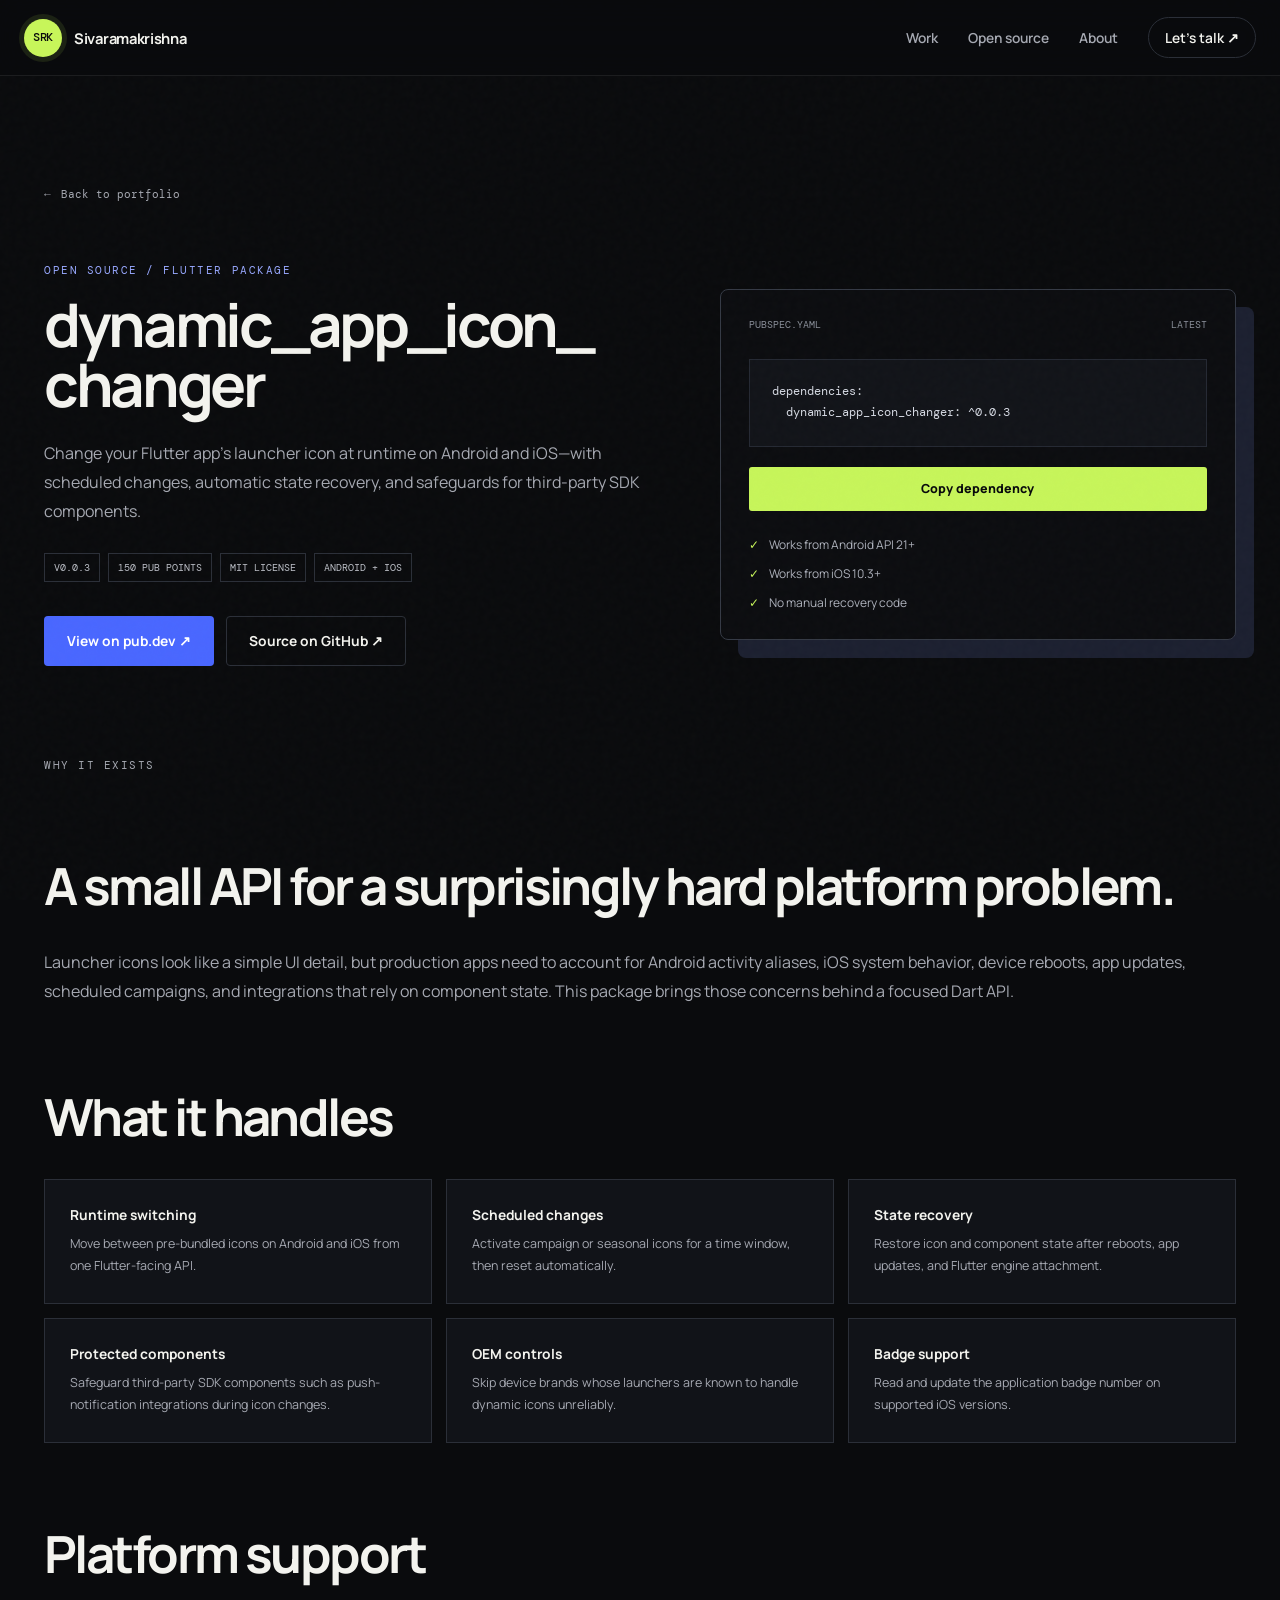
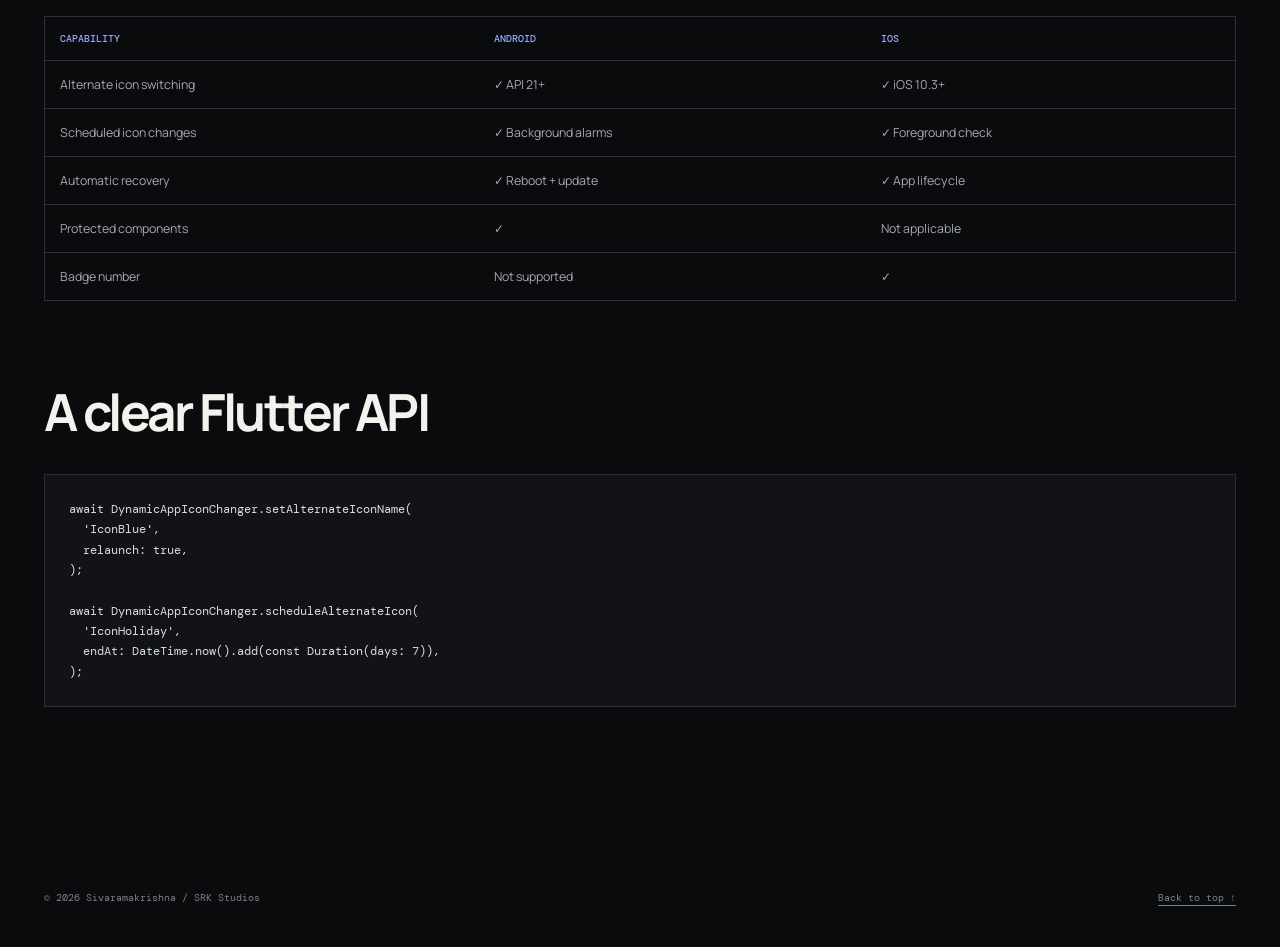
==== packages/index.html @ 1c83c7e8 "feat: redesign site as personal developer portfolio" ====
<!doctype html>
<html lang="en">
<head>
  <meta charset="utf-8">
  <meta name="viewport" content="width=device-width, initial-scale=1">
  <meta name="description" content="dynamic_app_icon_changer — a Flutter package for changing launcher icons at runtime on Android and iOS.">
  <meta property="og:title" content="dynamic_app_icon_changer — SRK Studios">
  <meta property="og:description" content="Runtime app-icon switching, scheduling, and state recovery for Flutter.">
  <meta property="og:type" content="website">
  <title>dynamic_app_icon_changer — SRK Studios</title>
  <link rel="icon" type="image/png" href="/logo.png">
  <link rel="preconnect" href="https://fonts.googleapis.com">
  <link rel="preconnect" href="https://fonts.gstatic.com" crossorigin>
  <link href="https://fonts.googleapis.com/css2?family=DM+Mono:wght@400;500&family=Manrope:wght@400;500;600;700;800&display=swap" rel="stylesheet">
  <link rel="stylesheet" href="/styles.css">
</head>
<body>
  <a class="skip-link" href="#main">Skip to content</a>
  <header class="site-header">
    <a class="brand" href="/"><span class="brand-mark">SRK</span><span>Sivaramakrishna</span></a>
    <nav aria-label="Primary navigation"><a href="/#work">Work</a><a href="/#open-source">Open source</a><a href="/#about">About</a><a class="nav-cta" href="mailto:kornisivaramkrishna@gmail.com">Let’s talk ↗</a></nav>
  </header>

  <main class="package-main" id="main">
    <section class="package-hero">
      <a class="package-breadcrumb" href="/">← <span>Back to portfolio</span></a>
      <div class="package-hero-grid">
        <div class="reveal visible">
          <p class="eyebrow">Open source / Flutter package</p>
          <h1>dynamic_<wbr>app_<wbr>icon_<wbr>changer</h1>
          <p class="package-summary">Change your Flutter app’s launcher icon at runtime on Android and iOS—with scheduled changes, automatic state recovery, and safeguards for third-party SDK components.</p>
          <div class="package-badges"><span>v0.0.3</span><span>150 pub points</span><span>MIT license</span><span>Android + iOS</span></div>
          <div class="package-actions"><a class="button button-primary" href="https://pub.dev/packages/dynamic_app_icon_changer" target="_blank" rel="noopener">View on pub.dev ↗</a><a class="button button-ghost" href="https://github.com/srkstudios/dynamic_app_icon_changer" target="_blank" rel="noopener">Source on GitHub ↗</a></div>
        </div>
        <div class="install-card reveal visible">
          <div class="install-head"><span>pubspec.yaml</span><span>latest</span></div>
          <pre><code>dependencies:
  dynamic_app_icon_changer: ^0.0.3</code></pre>
          <button class="copy-btn" type="button" data-copy="dynamic_app_icon_changer: ^0.0.3">Copy dependency</button>
          <div class="feature-list"><span><i>✓</i> Works from Android API 21+</span><span><i>✓</i> Works from iOS 10.3+</span><span><i>✓</i> No manual recovery code</span></div>
        </div>
      </div>
    </section>

    <section class="package-content">
      <div class="reveal">
        <p class="eyebrow">Why it exists</p>
        <h2>A small API for a surprisingly hard platform problem.</h2>
        <p>Launcher icons look like a simple UI detail, but production apps need to account for Android activity aliases, iOS system behavior, device reboots, app updates, scheduled campaigns, and integrations that rely on component state. This package brings those concerns behind a focused Dart API.</p>
      </div>

      <h2 class="reveal">What it handles</h2>
      <div class="feature-grid reveal">
        <article class="feature-card"><b>Runtime switching</b><p>Move between pre-bundled icons on Android and iOS from one Flutter-facing API.</p></article>
        <article class="feature-card"><b>Scheduled changes</b><p>Activate campaign or seasonal icons for a time window, then reset automatically.</p></article>
        <article class="feature-card"><b>State recovery</b><p>Restore icon and component state after reboots, app updates, and Flutter engine attachment.</p></article>
        <article class="feature-card"><b>Protected components</b><p>Safeguard third-party SDK components such as push-notification integrations during icon changes.</p></article>
        <article class="feature-card"><b>OEM controls</b><p>Skip device brands whose launchers are known to handle dynamic icons unreliably.</p></article>
        <article class="feature-card"><b>Badge support</b><p>Read and update the application badge number on supported iOS versions.</p></article>
      </div>

      <h2 class="reveal">Platform support</h2>
      <div class="reveal">
        <table class="platform-table">
          <thead><tr><th>Capability</th><th>Android</th><th>iOS</th></tr></thead>
          <tbody>
            <tr><td>Alternate icon switching</td><td class="check">✓ API 21+</td><td class="check">✓ iOS 10.3+</td></tr>
            <tr><td>Scheduled icon changes</td><td class="check">✓ Background alarms</td><td class="check">✓ Foreground check</td></tr>
            <tr><td>Automatic recovery</td><td class="check">✓ Reboot + update</td><td class="check">✓ App lifecycle</td></tr>
            <tr><td>Protected components</td><td class="check">✓</td><td>Not applicable</td></tr>
            <tr><td>Badge number</td><td>Not supported</td><td class="check">✓</td></tr>
          </tbody>
        </table>
      </div>

      <h2 class="reveal">A clear Flutter API</h2>
      <div class="reveal"><pre><code>await DynamicAppIconChanger.setAlternateIconName(
  'IconBlue',
  relaunch: true,
);

await DynamicAppIconChanger.scheduleAlternateIcon(
  'IconHoliday',
  endAt: DateTime.now().add(const Duration(days: 7)),
);</code></pre></div>
    </section>
  </main>
  <footer><span>© 2026 Sivaramakrishna / SRK Studios</span><a href="#main">Back to top ↑</a></footer>
  <script src="/script.js"></script>
</body>
</html>
---- styles.css ----
:root {
  --bg: #0a0b0d;
  --surface: #111318;
  --surface-2: #171a20;
  --ink: #f3f3ee;
  --muted: #a6a9b2;
  --line: #2b2f38;
  --blue: #4967ff;
  --blue-soft: #98a8ff;
  --lime: #c7f55a;
  --orange: #ff8b4a;
  --max: 1240px;
}

* { box-sizing: border-box; margin: 0; padding: 0; }
html { scroll-behavior: smooth; scroll-padding-top: 92px; }
body { background: var(--bg); color: var(--ink); font-family: "Manrope", sans-serif; min-height: 100vh; overflow-x: hidden; -webkit-font-smoothing: antialiased; }
body::before { content: ""; position: fixed; inset: 0; pointer-events: none; opacity: .16; z-index: 20; background-image: url("data:image/svg+xml,%3Csvg viewBox='0 0 160 160' xmlns='http://www.w3.org/2000/svg'%3E%3Cfilter id='n'%3E%3CfeTurbulence type='fractalNoise' baseFrequency='.9' numOctaves='2' stitchTiles='stitch'/%3E%3C/filter%3E%3Crect width='100%25' height='100%25' filter='url(%23n)' opacity='.12'/%3E%3C/svg%3E"); }
a { color: inherit; }
code, pre, .eyebrow, .kicker, .project-meta, .tag-list, .mini-label, .float-chip, .visual-caption, .portrait-footer { font-family: "DM Mono", monospace; }
::selection { color: #050506; background: var(--lime); }
.skip-link { position: fixed; left: 1rem; top: -4rem; z-index: 1000; padding: .75rem 1rem; background: var(--lime); color: #000; text-decoration: none; }
.skip-link:focus { top: 1rem; }

.site-header { height: 76px; width: 100%; padding: 0 max(24px, calc((100vw - var(--max)) / 2)); display: flex; align-items: center; justify-content: space-between; position: fixed; inset: 0 0 auto; z-index: 50; background: rgba(10,11,13,.78); backdrop-filter: blur(18px); border-bottom: 1px solid rgba(255,255,255,.08); }
.brand { display: flex; align-items: center; gap: 12px; text-decoration: none; font-size: .92rem; font-weight: 700; letter-spacing: -.02em; }
.brand-mark { display: grid; place-items: center; width: 38px; height: 38px; border-radius: 50%; color: #0a0b0d; background: var(--lime); font: 500 .72rem "DM Mono", monospace; box-shadow: 0 0 0 5px rgba(199,245,90,.1); }
nav { display: flex; align-items: center; gap: 30px; }
nav a { color: var(--muted); text-decoration: none; font-size: .86rem; font-weight: 600; transition: color .2s ease; }
nav a:hover, nav a:focus-visible { color: var(--ink); }
nav .nav-cta { color: var(--ink); padding: 10px 16px; border: 1px solid var(--line); border-radius: 100px; }
nav .nav-cta:hover { border-color: var(--blue-soft); }

main { padding-top: 76px; }
.hero { min-height: calc(100svh - 76px); max-width: var(--max); margin: auto; padding: 86px 24px 68px; display: grid; grid-template-columns: 1.04fr .96fr; align-items: center; gap: 74px; }
.kicker { display: inline-flex; align-items: center; gap: 10px; color: var(--muted); font-size: .75rem; letter-spacing: .08em; text-transform: uppercase; margin-bottom: 30px; }
.status-dot { width: 8px; height: 8px; border-radius: 50%; background: var(--lime); box-shadow: 0 0 0 6px rgba(199,245,90,.1); }
.hero h1 { max-width: 720px; font-size: clamp(3.3rem, 6.4vw, 6.7rem); line-height: .94; letter-spacing: -.07em; font-weight: 700; }
.hero h1 span { color: var(--blue-soft); }
.hero-lede { max-width: 650px; margin-top: 30px; color: var(--muted); font-size: clamp(1rem, 1.5vw, 1.15rem); line-height: 1.75; }
.hero-actions { display: flex; flex-wrap: wrap; gap: 12px; margin-top: 34px; }
.button { min-height: 50px; display: inline-flex; align-items: center; justify-content: center; gap: 12px; padding: 0 22px; border-radius: 4px; font-size: .86rem; font-weight: 700; text-decoration: none; border: 1px solid transparent; transition: transform .2s ease, background .2s ease, border-color .2s ease; }
.button:hover { transform: translateY(-3px); }
.button-primary { color: #fff; background: var(--blue); }
.button-primary:hover { background: #5f78ff; }
.button-ghost { border-color: var(--line); color: var(--ink); }
.button-ghost:hover { border-color: var(--muted); }
.proof-list { list-style: none; display: grid; grid-template-columns: repeat(3, 1fr); gap: 0; margin-top: 56px; border-top: 1px solid var(--line); }
.proof-list li { padding: 20px 12px 0 0; display: flex; flex-direction: column; gap: 5px; }
.proof-list li + li { padding-left: 18px; border-left: 1px solid var(--line); }
.proof-list strong { font-size: .86rem; }
.proof-list span { color: var(--muted); font-size: .7rem; }

.hero-visual { min-height: 600px; position: relative; isolation: isolate; display: grid; place-items: center; }
.hero-visual::before { content: ""; position: absolute; inset: 8% 0 4% 5%; z-index: -3; border-radius: 50%; background: radial-gradient(circle, rgba(73,103,255,.34), rgba(73,103,255,.05) 48%, transparent 70%); filter: blur(15px); }
.orbit { position: absolute; border: 1px solid rgba(255,255,255,.13); border-radius: 50%; z-index: -2; }
.orbit-one { width: 540px; height: 540px; }
.orbit-two { width: 410px; height: 410px; border-style: dashed; animation: rotate 30s linear infinite; }
@keyframes rotate { to { transform: rotate(360deg); } }
.phone-shell { width: 275px; min-height: 540px; position: relative; z-index: 3; padding: 46px 22px 22px; border: 7px solid #242833; border-radius: 44px; background: linear-gradient(160deg, #1d2140 0%, #151725 45%, #0f1015 100%); box-shadow: 0 40px 90px rgba(0,0,0,.55), inset 0 0 0 1px rgba(255,255,255,.1); transform: rotate(5deg); }
.phone-top { position: absolute; top: 10px; left: 50%; transform: translateX(-50%); width: 84px; height: 24px; border-radius: 20px; background: #07080a; }
.phone-top span { display: block; width: 5px; height: 5px; margin: 9px auto; border-radius: 50%; background: #252936; }
.mini-label { color: var(--lime); font-size: .6rem; letter-spacing: .12em; }
.mini-orb { width: 120px; height: 120px; margin: 28px auto 18px; border-radius: 50%; background: radial-gradient(circle at 32% 27%, #fff 0 3%, #c9d1ff 4%, #5570ff 29%, #4739c9 61%, #171833 62%); box-shadow: 0 0 46px rgba(73,103,255,.45); }
.phone-shell h2 { font-size: 1.4rem; line-height: 1.1; letter-spacing: -.04em; text-align: center; margin: 0 auto 26px; max-width: 200px; }
.mini-card { display: flex; justify-content: space-between; align-items: center; padding: 12px 13px; margin-top: 8px; border: 1px solid rgba(255,255,255,.1); background: rgba(255,255,255,.04); border-radius: 9px; font-size: .67rem; }
.mini-card span { color: #858a98; }
.mini-card strong { font-size: .65rem; }
.mini-button { display: flex; justify-content: space-between; padding: 14px; margin-top: 17px; border-radius: 9px; color: #090b0d; background: var(--lime); font-size: .72rem; font-weight: 800; }
.code-window { width: 325px; position: absolute; top: 80px; left: -28px; z-index: 1; border: 1px solid #343944; border-radius: 12px; background: rgba(17,19,24,.93); box-shadow: 0 25px 60px rgba(0,0,0,.4); transform: rotate(-6deg); overflow: hidden; }
.window-bar { height: 38px; display: flex; gap: 6px; align-items: center; padding: 0 12px; background: #171a20; border-bottom: 1px solid var(--line); }
.window-bar > span { width: 7px; height: 7px; border-radius: 50%; background: #444953; }
.window-bar > span:first-child { background: var(--orange); }
.window-bar small { margin-left: auto; color: #747984; font: 400 .58rem "DM Mono", monospace; }
.code-window pre { padding: 20px; color: #c9ccd3; font-size: .72rem; line-height: 1.8; }
.code-window i { color: #c78aff; font-style: normal; }.code-window b { color: #72d9ff; font-weight: 400; }.code-window em { color: var(--orange); font-style: normal; }
.float-chip { position: absolute; z-index: 5; padding: 10px 14px; border: 1px solid rgba(255,255,255,.2); border-radius: 100px; background: #181b21; font-size: .62rem; box-shadow: 0 14px 30px rgba(0,0,0,.35); }
.chip-api { right: -4px; top: 120px; color: #72d9ff; }.chip-pub { left: 45px; bottom: 83px; color: var(--lime); }

.signal-strip { width: 100%; min-height: 66px; display: flex; justify-content: center; align-items: center; gap: 34px; padding: 16px 24px; border-top: 1px solid var(--line); border-bottom: 1px solid var(--line); background: #0d0f12; overflow: hidden; white-space: nowrap; }
.signal-strip span { color: #d5d7dc; font: 500 .7rem "DM Mono", monospace; text-transform: uppercase; letter-spacing: .12em; }
.signal-strip i { color: var(--lime); font-style: normal; }

.section { max-width: var(--max); margin: 0 auto; padding: 132px 24px; }
.section-heading { display: grid; grid-template-columns: 1.2fr .8fr; align-items: end; gap: 70px; margin-bottom: 58px; }
.eyebrow { margin-bottom: 17px; color: var(--blue-soft); font-size: .68rem; letter-spacing: .14em; text-transform: uppercase; }
.section-heading h2, .package-intro h2, .about-copy h2, .contact-section h2, .package-hero h1 { font-size: clamp(2.4rem, 4.7vw, 4.7rem); line-height: 1; letter-spacing: -.055em; }
.section-heading > p { color: var(--muted); font-size: .96rem; line-height: 1.75; max-width: 460px; }
.work-grid { display: grid; grid-template-columns: 1fr 1fr; gap: 18px; }
.project { display: grid; grid-template-rows: 320px auto; overflow: hidden; border: 1px solid var(--line); border-radius: 8px; background: var(--surface); }
.project-featured { grid-column: 1 / -1; grid-template-columns: 1.12fr .88fr; grid-template-rows: auto; min-height: 530px; }
.project-visual { min-height: 280px; position: relative; overflow: hidden; border-bottom: 1px solid var(--line); background: #151720; }
.project-featured .project-visual { border: 0; border-right: 1px solid var(--line); }
.project-copy { padding: 35px; display: flex; flex-direction: column; align-items: flex-start; }
.project-featured .project-copy { padding: 48px; justify-content: center; }
.project-meta { width: 100%; display: flex; justify-content: space-between; gap: 16px; color: var(--blue-soft); font-size: .62rem; letter-spacing: .08em; text-transform: uppercase; }
.project h3 { margin-top: 28px; font-size: clamp(1.65rem, 2.7vw, 2.7rem); line-height: 1.08; letter-spacing: -.045em; }
.project p { color: var(--muted); line-height: 1.7; margin-top: 17px; font-size: .9rem; }
.tag-list { list-style: none; display: flex; flex-wrap: wrap; gap: 7px; margin-top: 25px; }
.tag-list li { padding: 7px 9px; border: 1px solid var(--line); border-radius: 3px; color: #bbbfc7; font-size: .57rem; text-transform: uppercase; }
.project-links { display: flex; flex-wrap: wrap; gap: 24px; margin-top: auto; padding-top: 32px; }
.project-links a { text-underline-offset: 6px; text-decoration-color: #4f535d; font-size: .78rem; font-weight: 700; }
.project-links a:hover { color: var(--lime); }

.icon-lab { background: radial-gradient(circle at 50% 45%, #384dab 0%, #1b2249 38%, #101218 72%); }
.app-icon { width: 128px; height: 128px; display: grid; place-items: center; position: absolute; top: 50%; border-radius: 30px; font-size: 2.8rem; font-weight: 800; box-shadow: 0 30px 50px rgba(0,0,0,.4); }
.icon-a { left: 22%; color: #fff; background: linear-gradient(145deg,#6f87ff,#3949cf); transform: translateY(-62%) rotate(-7deg); }
.icon-b { right: 22%; color: #0b0d10; background: linear-gradient(145deg,#e4ff9b,#91ca1d); transform: translateY(-38%) rotate(8deg); }
.switch-line { height: 2px; position: absolute; left: 37%; right: 37%; top: 50%; background: rgba(255,255,255,.35); }
.switch-line span { width: 12px; height: 12px; position: absolute; left: 50%; top: 50%; border-radius: 50%; background: #fff; transform: translate(-50%,-50%); box-shadow: 0 0 0 7px rgba(255,255,255,.12); }
.visual-caption { position: absolute; left: 22px; bottom: 20px; color: rgba(255,255,255,.58); font-size: .58rem; letter-spacing: .08em; text-transform: uppercase; }
.omr-visual { display: grid; place-items: center; background: linear-gradient(135deg,#171923,#111219); }
.sheet { width: 165px; height: 220px; display: grid; grid-template-columns: repeat(2,1fr); gap: 15px 26px; padding: 35px 27px; border-radius: 5px; background: #e7e9e4; transform: rotate(-5deg); box-shadow: 18px 18px 0 #2a3048; }
.sheet span { width: 16px; height: 16px; border: 2px solid #79808b; border-radius: 50%; }.sheet span:nth-child(2),.sheet span:nth-child(5) { background: #20242b; }
.scan-line { width: 210px; height: 2px; position: absolute; top: 50%; background: var(--lime); box-shadow: 0 0 16px var(--lime); transform: rotate(-5deg); }
.result-badge { position: absolute; right: 26px; top: 28px; padding: 8px 10px; border: 1px solid rgba(199,245,90,.4); color: var(--lime); font: 500 .62rem "DM Mono", monospace; background: #12150e; }
.reader-visual { background: radial-gradient(circle at 70% 30%, rgba(255,139,74,.28), transparent 40%), #171519; }
.story-card { width: 190px; height: 220px; position: absolute; left: calc(50% - 112px); top: 45px; z-index: 2; padding: 25px; background: #f2eee6; color: #111; transform: rotate(-5deg); box-shadow: 0 28px 60px rgba(0,0,0,.38); }
.story-card b { display: block; font-size: 2rem; letter-spacing: -.07em; margin-bottom: 32px; }.story-card span { display: block; height: 7px; margin-top: 11px; background: #c5c3bd; }.story-card span:nth-of-type(2) { width: 76%; }.story-card span:nth-of-type(3) { width: 55%; }
.story-card-back { left: calc(50% - 45px); top: 68px; z-index: 1; background: var(--orange); transform: rotate(9deg); }

.open-source { max-width: none; padding-left: max(24px, calc((100vw - var(--max)) / 2)); padding-right: max(24px, calc((100vw - var(--max)) / 2)); background: #111319; border-top: 1px solid var(--line); border-bottom: 1px solid var(--line); }
.package-panel { max-width: var(--max); margin: auto; display: grid; grid-template-columns: 1.05fr .95fr; gap: 85px; align-items: center; }
.package-intro > p:not(.eyebrow) { max-width: 650px; margin-top: 26px; color: var(--muted); font-size: .96rem; line-height: 1.8; }.package-intro code { color: var(--lime); font-size: .82em; }
.metric-row { display: flex; gap: 48px; margin-top: 42px; }.metric-row div { display: flex; flex-direction: column; gap: 6px; }.metric-row strong { font-size: 1.7rem; letter-spacing: -.04em; }.metric-row span { color: var(--muted); font-size: .68rem; }
.install-card { padding: 28px; border: 1px solid #353a45; border-radius: 8px; background: #0c0d10; box-shadow: 18px 18px 0 #1c2030; }
.install-head { display: flex; justify-content: space-between; color: #8a8f99; font: 400 .65rem "DM Mono", monospace; text-transform: uppercase; }
.install-card pre { margin: 28px 0 20px; padding: 22px; overflow-x: auto; border: 1px solid #252933; color: #d6dae3; background: #121419; font-size: .72rem; line-height: 1.8; }
.copy-btn { width: 100%; height: 44px; border: 0; border-radius: 3px; color: #080a0b; background: var(--lime); font-family: "Manrope",sans-serif; font-size: .78rem; font-weight: 800; cursor: pointer; }
.copy-btn:hover { background: #d8ff7c; }.feature-list { display: grid; gap: 12px; margin-top: 25px; color: #aeb2bc; font-size: .75rem; }.feature-list i { color: var(--lime); font-style: normal; margin-right: 8px; }

.about-grid { display: grid; grid-template-columns: .78fr 1.22fr; gap: 86px; align-items: stretch; }
.portrait-card { min-height: 560px; display: flex; flex-direction: column; justify-content: space-between; position: relative; overflow: hidden; padding: 24px; border: 1px solid var(--line); background: radial-gradient(circle at 50% 40%, #28327e 0%, #171d46 35%, #111319 68%); }
.portrait-card::before,.portrait-card::after { content: ""; width: 390px; height: 390px; position: absolute; left: 50%; top: 45%; border: 1px solid rgba(255,255,255,.12); border-radius: 50%; transform: translate(-50%,-50%); }.portrait-card::after { width: 270px; height: 270px; border-style: dashed; }
.portrait-monogram { position: relative; z-index: 2; margin: auto; font-size: clamp(4.5rem, 9vw, 8.5rem); font-weight: 800; letter-spacing: -.09em; text-shadow: 0 15px 45px rgba(0,0,0,.4); }
.portrait-footer { display: flex; justify-content: space-between; position: relative; z-index: 2; color: #aeb2c4; font-size: .56rem; letter-spacing: .12em; }
.about-copy { padding: 20px 0; }.about-copy > p:not(.eyebrow) { margin-top: 25px; color: var(--muted); font-size: .96rem; line-height: 1.8; }
.skills-grid { display: grid; grid-template-columns: 1fr 1fr; gap: 28px 34px; margin-top: 44px; padding-top: 34px; border-top: 1px solid var(--line); }.skills-grid span { color: var(--blue-soft); font: 500 .64rem "DM Mono", monospace; text-transform: uppercase; letter-spacing: .1em; }.skills-grid p { margin-top: 8px; color: #d0d3da; font-size: .76rem; line-height: 1.55; }
.contact-section { max-width: var(--max); margin: 0 auto 24px; padding: 100px 70px; border-radius: 8px; color: #090b0d; background: var(--blue-soft); }
.contact-section .eyebrow { color: #303b77; }.contact-section h2 { max-width: 900px; }
.contact-actions { display: flex; align-items: center; flex-wrap: wrap; gap: 24px; margin-top: 40px; }.button-light { background: #0b0d10; color: #fff; }.text-link { font-size: .82rem; font-weight: 800; text-underline-offset: 6px; }
footer { max-width: var(--max); min-height: 100px; margin: auto; padding: 0 24px; display: flex; align-items: center; justify-content: space-between; color: #7d818a; font: 400 .62rem "DM Mono", monospace; }footer a { text-underline-offset: 4px; }

/* Package detail page */
.package-main { padding-top: 76px; }
.package-hero { max-width: var(--max); margin: auto; padding: 105px 24px 70px; }
.package-breadcrumb { display: inline-flex; gap: 10px; color: var(--muted); font: 400 .7rem "DM Mono", monospace; text-decoration: none; }.package-breadcrumb:hover { color: var(--ink); }
.package-hero-grid { display: grid; grid-template-columns: 1.08fr .92fr; gap: 70px; align-items: center; margin-top: 60px; }
.package-hero h1 { overflow-wrap: anywhere; }.package-hero .package-summary { max-width: 690px; margin-top: 25px; color: var(--muted); line-height: 1.8; }
.package-badges { display: flex; flex-wrap: wrap; gap: 8px; margin-top: 27px; }.package-badges span { padding: 7px 9px; border: 1px solid var(--line); color: #bdc0c8; font: 400 .6rem "DM Mono", monospace; text-transform: uppercase; }
.package-actions { display: flex; flex-wrap: wrap; gap: 12px; margin-top: 34px; }
.package-content { max-width: var(--max); margin: auto; padding: 20px 24px 120px; }.package-content h2 { margin: 75px 0 28px; font-size: clamp(2rem,4vw,3.6rem); letter-spacing: -.05em; }.package-content h3 { margin: 35px 0 15px; font-size: 1.25rem; }.package-content p { color: var(--muted); line-height: 1.8; }.package-content pre { margin: 20px 0; padding: 24px; border: 1px solid var(--line); overflow-x: auto; background: #111318; color: #d9dce2; font-size: .75rem; line-height: 1.7; }
.feature-grid { display: grid; grid-template-columns: repeat(3,1fr); gap: 14px; }.feature-card { padding: 25px; border: 1px solid var(--line); background: var(--surface); }.feature-card b { display: block; margin-bottom: 9px; font-size: .86rem; }.feature-card p { font-size: .78rem; }.platform-table { width: 100%; border-collapse: collapse; border: 1px solid var(--line); }.platform-table th,.platform-table td { padding: 15px; border-bottom: 1px solid var(--line); text-align: left; font-size: .77rem; }.platform-table th { color: var(--blue-soft); font: 500 .63rem "DM Mono", monospace; text-transform: uppercase; }.platform-table td { color: var(--muted); }.check { color: var(--lime); }

.reveal { opacity: 0; transform: translateY(22px); transition: opacity .65s ease, transform .65s ease; }.reveal.visible { opacity: 1; transform: none; }
@media (prefers-reduced-motion: reduce) { html { scroll-behavior: auto; }.reveal { opacity: 1; transform: none; transition: none; }.orbit-two { animation: none; } }

@media (max-width: 980px) {
  nav > a:not(.nav-cta) { display: none; }
  .hero { grid-template-columns: 1fr; padding-top: 70px; }.hero-copy { text-align: center; }.hero-lede { margin-inline: auto; }.hero-actions { justify-content: center; }.hero-visual { min-height: 580px; max-width: 610px; width: 100%; margin: auto; }.code-window { left: 2%; }
  .section-heading,.package-panel,.about-grid,.package-hero-grid { grid-template-columns: 1fr; }.section-heading { gap: 24px; }.project-featured { grid-template-columns: 1fr; grid-template-rows: 400px auto; }.project-featured .project-visual { border-right: 0; border-bottom: 1px solid var(--line); }.package-panel,.about-grid { gap: 55px; }.portrait-card { min-height: 460px; }.feature-grid { grid-template-columns: 1fr 1fr; }
}
@media (max-width: 680px) {
  .site-header { height: 68px; }.brand > span:last-child { display: none; }.nav-cta { padding: 9px 13px !important; }
  main,.package-main { padding-top: 68px; }.hero { min-height: auto; padding: 66px 20px 50px; gap: 32px; }.hero h1 { font-size: clamp(3rem, 14vw, 4.7rem); }.hero-lede { font-size: .98rem; }.proof-list { margin-top: 43px; }.proof-list li { padding-top: 16px; }.proof-list li + li { padding-left: 9px; }.proof-list span { display: none; }.proof-list strong { font-size: .68rem; }
  .hero-visual { min-height: 470px; transform: scale(.86); margin: -35px 0; }.orbit-one { width: 430px; height: 430px; }.orbit-two { width: 330px; height: 330px; }.phone-shell { width: 240px; min-height: 480px; }.code-window { width: 270px; top: 70px; left: -9%; }.float-chip { display: none; }
  .signal-strip { justify-content: flex-start; gap: 20px; overflow-x: auto; }.section { padding: 90px 20px; }.work-grid { grid-template-columns: 1fr; }.project-featured { grid-column: auto; grid-template-rows: 320px auto; }.project { grid-template-rows: 270px auto; }.project-copy,.project-featured .project-copy { padding: 28px; }.project-meta { font-size: .56rem; }.project-links { margin-top: 4px; }.icon-a { left: 15%; }.icon-b { right: 15%; }
  .metric-row { gap: 28px; }.metric-row strong { font-size: 1.35rem; }.install-card { box-shadow: 10px 10px 0 #1c2030; }.skills-grid { grid-template-columns: 1fr; }.contact-section { margin: 0 12px 12px; padding: 65px 24px; }.contact-actions { align-items: stretch; flex-direction: column; }.button-light { font-size: .7rem; padding-inline: 12px; }.contact-actions .text-link { padding: 5px; }.feature-grid { grid-template-columns: 1fr; }.package-hero { padding-top: 75px; }.package-actions .button { width: 100%; }
  footer { min-height: 90px; padding: 0 20px; gap: 20px; }
}
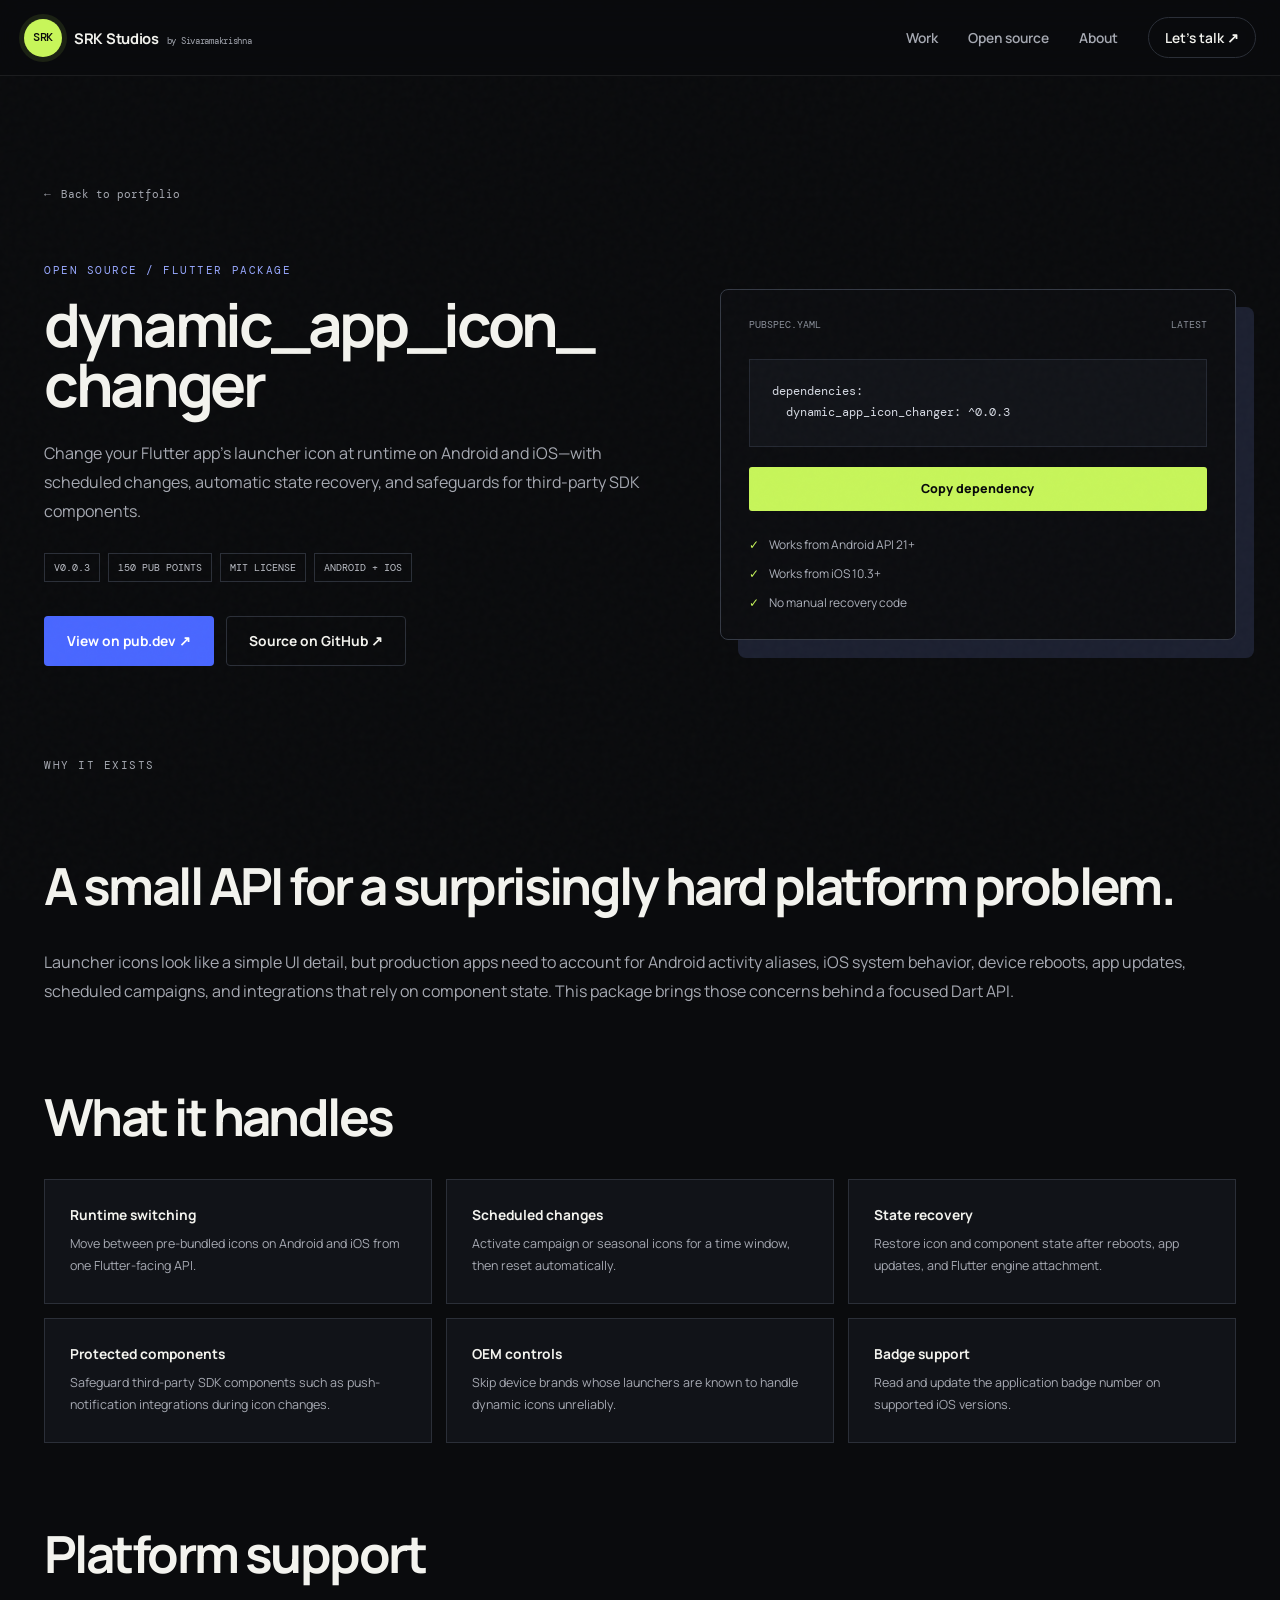
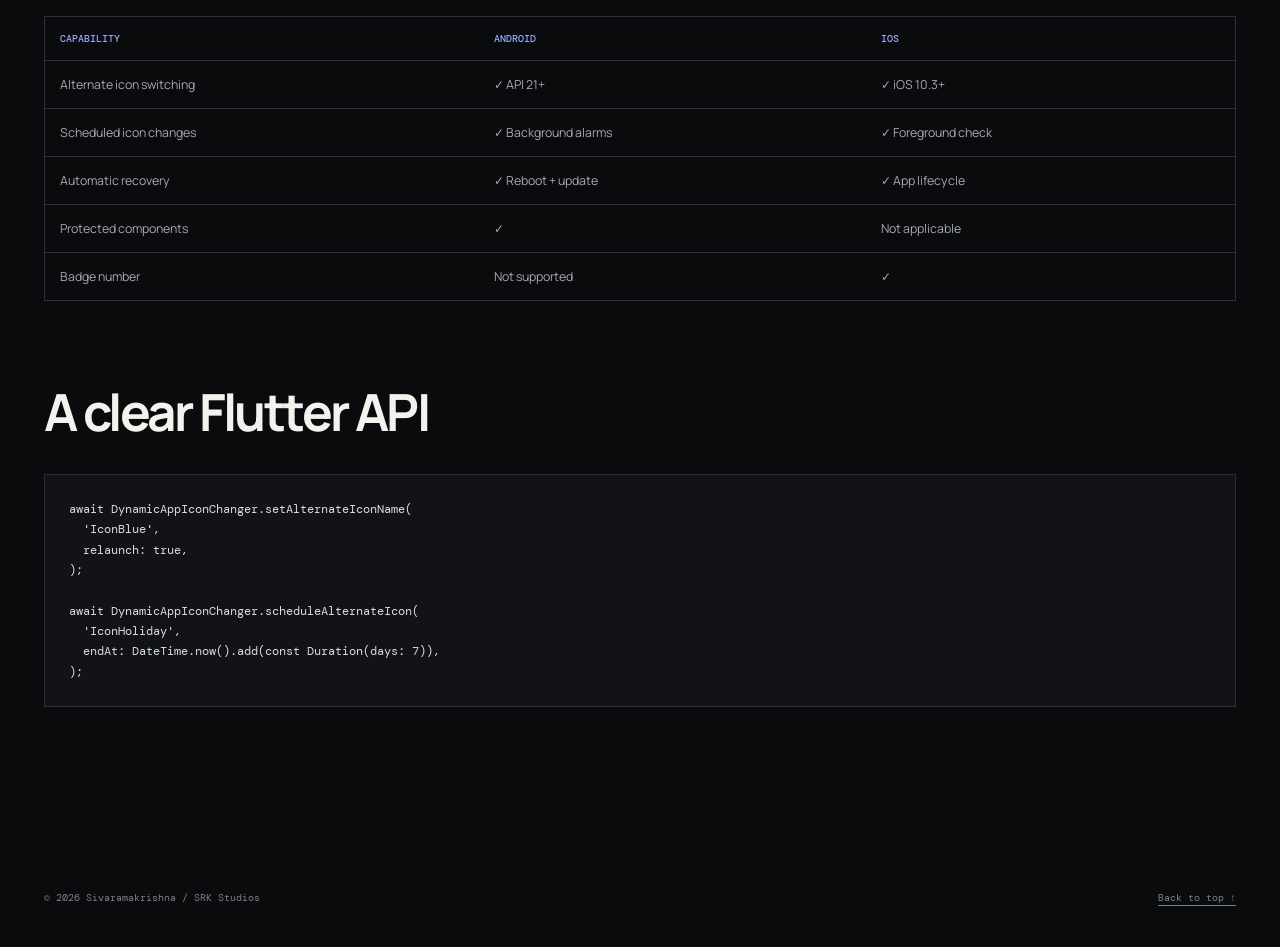
==== commit b7969ed1: "feat: highlight SRK Studios and Homigo launch" ====
--- a/packages/index.html
+++ b/packages/index.html
@@ -17,7 +17,7 @@
 <body>
   <a class="skip-link" href="#main">Skip to content</a>
   <header class="site-header">
-    <a class="brand" href="/"><span class="brand-mark">SRK</span><span>Sivaramakrishna</span></a>
+    <a class="brand" href="/"><span class="brand-mark">SRK</span><span>SRK Studios <small>by Sivaramakrishna</small></span></a>
     <nav aria-label="Primary navigation"><a href="/#work">Work</a><a href="/#open-source">Open source</a><a href="/#about">About</a><a class="nav-cta" href="mailto:kornisivaramkrishna@gmail.com">Let’s talk ↗</a></nav>
   </header>
 
--- a/styles.css
+++ b/styles.css
@@ -25,6 +25,8 @@
 .site-header { height: 76px; width: 100%; padding: 0 max(24px, calc((100vw - var(--max)) / 2)); display: flex; align-items: center; justify-content: space-between; position: fixed; inset: 0 0 auto; z-index: 50; background: rgba(10,11,13,.78); backdrop-filter: blur(18px); border-bottom: 1px solid rgba(255,255,255,.08); }
 .brand { display: flex; align-items: center; gap: 12px; text-decoration: none; font-size: .92rem; font-weight: 700; letter-spacing: -.02em; }
 .brand-mark { display: grid; place-items: center; width: 38px; height: 38px; border-radius: 50%; color: #0a0b0d; background: var(--lime); font: 500 .72rem "DM Mono", monospace; box-shadow: 0 0 0 5px rgba(199,245,90,.1); }
+.brand > span:last-child { display: flex; align-items: baseline; gap: 8px; }
+.brand small { color: var(--muted); font: 400 .58rem "DM Mono", monospace; }
 nav { display: flex; align-items: center; gap: 30px; }
 nav a { color: var(--muted); text-decoration: none; font-size: .86rem; font-weight: 600; transition: color .2s ease; }
 nav a:hover, nav a:focus-visible { color: var(--ink); }
@@ -38,6 +40,7 @@
 .hero h1 { max-width: 720px; font-size: clamp(3.3rem, 6.4vw, 6.7rem); line-height: .94; letter-spacing: -.07em; font-weight: 700; }
 .hero h1 span { color: var(--blue-soft); }
 .hero-lede { max-width: 650px; margin-top: 30px; color: var(--muted); font-size: clamp(1rem, 1.5vw, 1.15rem); line-height: 1.75; }
+.hero-lede strong { color: var(--ink); font-weight: 650; }
 .hero-actions { display: flex; flex-wrap: wrap; gap: 12px; margin-top: 34px; }
 .button { min-height: 50px; display: inline-flex; align-items: center; justify-content: center; gap: 12px; padding: 0 22px; border-radius: 4px; font-size: .86rem; font-weight: 700; text-decoration: none; border: 1px solid transparent; transition: transform .2s ease, background .2s ease, border-color .2s ease; }
 .button:hover { transform: translateY(-3px); }
@@ -81,6 +84,14 @@
 .signal-strip span { color: #d5d7dc; font: 500 .7rem "DM Mono", monospace; text-transform: uppercase; letter-spacing: .12em; }
 .signal-strip i { color: var(--lime); font-style: normal; }
 
+.studio-intro { max-width: var(--max); margin: 0 auto; padding: 120px 24px 22px; display: grid; grid-template-columns: .28fr 1.02fr .7fr; gap: 58px; align-items: start; }
+.studio-index { color: var(--lime); font: 500 .65rem "DM Mono", monospace; letter-spacing: .12em; }
+.studio-intro h2 { font-size: clamp(2.6rem, 5.1vw, 5.2rem); line-height: .98; letter-spacing: -.06em; }
+.studio-copy { padding-top: 34px; border-top: 1px solid var(--line); }
+.studio-copy p { color: var(--muted); font-size: .9rem; line-height: 1.75; }
+.studio-copy p + p { margin-top: 16px; }
+.studio-copy a { display: inline-block; margin-top: 26px; color: var(--lime); font-size: .76rem; font-weight: 700; text-underline-offset: 6px; }
+
 .section { max-width: var(--max); margin: 0 auto; padding: 132px 24px; }
 .section-heading { display: grid; grid-template-columns: 1.2fr .8fr; align-items: end; gap: 70px; margin-bottom: 58px; }
 .eyebrow { margin-bottom: 17px; color: var(--blue-soft); font-size: .68rem; letter-spacing: .14em; text-transform: uppercase; }
@@ -103,6 +114,16 @@
 .project-links a:hover { color: var(--lime); }
 
 .icon-lab { background: radial-gradient(circle at 50% 45%, #384dab 0%, #1b2249 38%, #101218 72%); }
+.homigo-visual { background: #15251d; }
+.homigo-map { position: absolute; inset: 0; opacity: .7; background-image: radial-gradient(circle, rgba(199,245,90,.16) 1px, transparent 1px); background-size: 22px 22px; }
+.map-road { position: absolute; display: block; height: 2px; background: rgba(199,245,90,.22); transform-origin: left center; }
+.road-one { width: 82%; left: 4%; top: 20%; transform: rotate(24deg); }.road-two { width: 95%; left: 8%; top: 72%; transform: rotate(-17deg); }.road-three { width: 72%; left: 36%; top: 5%; transform: rotate(73deg); }
+.homigo-phone { width: 245px; min-height: 440px; position: absolute; left: 50%; top: 50%; z-index: 3; padding: 48px 20px 20px; border: 6px solid #252b28; border-radius: 38px; color: #182119; background: #f2f4eb; box-shadow: 0 36px 70px rgba(0,0,0,.45); transform: translate(-50%,-48%) rotate(-3deg); }
+.homigo-phone::before { content: ""; width: 76px; height: 20px; position: absolute; left: 50%; top: 11px; border-radius: 20px; background: #151816; transform: translateX(-50%); }
+.homigo-wordmark { color: #203d2c; font-size: 1.05rem; font-weight: 800; letter-spacing: .1em; }.homigo-phone > p { margin-top: 8px; color: #667268; font-size: .64rem; line-height: 1.45; }
+.homigo-search { display: flex; justify-content: space-between; align-items: center; margin-top: 26px; padding: 12px; border: 1px solid #d4dacd; border-radius: 9px; color: #7d857d; font-size: .58rem; }.homigo-search span { color: #25442f; font-size: 1.2rem; }
+.homigo-services { display: grid; gap: 9px; margin-top: 18px; }.homigo-services span { padding: 15px 12px; border-radius: 8px; color: #24432f; background: #e0ead8; font-size: .65rem; font-weight: 700; }.homigo-services span:nth-child(2) { background: #d9e4f2; }.homigo-services span:nth-child(3) { background: #f0e6ce; }
+.homigo-pin { width: 54px; height: 54px; display: grid; place-items: center; position: absolute; z-index: 4; border: 3px solid #15251d; border-radius: 50% 50% 50% 10%; color: #132017; background: var(--lime); font: 600 .58rem "DM Mono", monospace; box-shadow: 0 16px 30px rgba(0,0,0,.32); transform: rotate(-45deg); }.homigo-pin::first-line { transform: rotate(45deg); }.pin-one { left: 16%; top: 27%; }.pin-two { right: 14%; bottom: 22%; background: #fff; }
 .app-icon { width: 128px; height: 128px; display: grid; place-items: center; position: absolute; top: 50%; border-radius: 30px; font-size: 2.8rem; font-weight: 800; box-shadow: 0 30px 50px rgba(0,0,0,.4); }
 .icon-a { left: 22%; color: #fff; background: linear-gradient(145deg,#6f87ff,#3949cf); transform: translateY(-62%) rotate(-7deg); }
 .icon-b { right: 22%; color: #0b0d10; background: linear-gradient(145deg,#e4ff9b,#91ca1d); transform: translateY(-38%) rotate(8deg); }
@@ -158,13 +179,14 @@
 @media (max-width: 980px) {
   nav > a:not(.nav-cta) { display: none; }
   .hero { grid-template-columns: 1fr; padding-top: 70px; }.hero-copy { text-align: center; }.hero-lede { margin-inline: auto; }.hero-actions { justify-content: center; }.hero-visual { min-height: 580px; max-width: 610px; width: 100%; margin: auto; }.code-window { left: 2%; }
-  .section-heading,.package-panel,.about-grid,.package-hero-grid { grid-template-columns: 1fr; }.section-heading { gap: 24px; }.project-featured { grid-template-columns: 1fr; grid-template-rows: 400px auto; }.project-featured .project-visual { border-right: 0; border-bottom: 1px solid var(--line); }.package-panel,.about-grid { gap: 55px; }.portrait-card { min-height: 460px; }.feature-grid { grid-template-columns: 1fr 1fr; }
+  .studio-intro { grid-template-columns: .2fr .8fr; }.studio-copy { grid-column: 2; }
+  .section-heading,.package-panel,.about-grid,.package-hero-grid { grid-template-columns: 1fr; }.section-heading { gap: 24px; }.project-featured { grid-template-columns: 1fr; grid-template-rows: 500px auto; }.project-featured .project-visual { border-right: 0; border-bottom: 1px solid var(--line); }.package-panel,.about-grid { gap: 55px; }.portrait-card { min-height: 460px; }.feature-grid { grid-template-columns: 1fr 1fr; }
 }
 @media (max-width: 680px) {
-  .site-header { height: 68px; }.brand > span:last-child { display: none; }.nav-cta { padding: 9px 13px !important; }
+  .site-header { height: 68px; }.brand > span:last-child { display: flex; font-size: .8rem; }.brand small { display: none; }.nav-cta { padding: 9px 13px !important; }
   main,.package-main { padding-top: 68px; }.hero { min-height: auto; padding: 66px 20px 50px; gap: 32px; }.hero h1 { font-size: clamp(3rem, 14vw, 4.7rem); }.hero-lede { font-size: .98rem; }.proof-list { margin-top: 43px; }.proof-list li { padding-top: 16px; }.proof-list li + li { padding-left: 9px; }.proof-list span { display: none; }.proof-list strong { font-size: .68rem; }
   .hero-visual { min-height: 470px; transform: scale(.86); margin: -35px 0; }.orbit-one { width: 430px; height: 430px; }.orbit-two { width: 330px; height: 330px; }.phone-shell { width: 240px; min-height: 480px; }.code-window { width: 270px; top: 70px; left: -9%; }.float-chip { display: none; }
-  .signal-strip { justify-content: flex-start; gap: 20px; overflow-x: auto; }.section { padding: 90px 20px; }.work-grid { grid-template-columns: 1fr; }.project-featured { grid-column: auto; grid-template-rows: 320px auto; }.project { grid-template-rows: 270px auto; }.project-copy,.project-featured .project-copy { padding: 28px; }.project-meta { font-size: .56rem; }.project-links { margin-top: 4px; }.icon-a { left: 15%; }.icon-b { right: 15%; }
+  .signal-strip { justify-content: flex-start; gap: 20px; overflow-x: auto; }.studio-intro { padding: 82px 20px 0; grid-template-columns: 1fr; gap: 25px; }.studio-copy { grid-column: auto; padding-top: 25px; }.section { padding: 90px 20px; }.work-grid { grid-template-columns: 1fr; }.project-featured { grid-column: auto; grid-template-rows: 380px auto; }.project { grid-template-rows: 270px auto; }.project-copy,.project-featured .project-copy { padding: 28px; }.project-meta { font-size: .56rem; }.project-links { margin-top: 4px; }.icon-a { left: 15%; }.icon-b { right: 15%; }.homigo-phone { width: 205px; min-height: 355px; padding-top: 42px; }.homigo-services span { padding: 10px; }.homigo-pin { width: 46px; height: 46px; }
   .metric-row { gap: 28px; }.metric-row strong { font-size: 1.35rem; }.install-card { box-shadow: 10px 10px 0 #1c2030; }.skills-grid { grid-template-columns: 1fr; }.contact-section { margin: 0 12px 12px; padding: 65px 24px; }.contact-actions { align-items: stretch; flex-direction: column; }.button-light { font-size: .7rem; padding-inline: 12px; }.contact-actions .text-link { padding: 5px; }.feature-grid { grid-template-columns: 1fr; }.package-hero { padding-top: 75px; }.package-actions .button { width: 100%; }
   footer { min-height: 90px; padding: 0 20px; gap: 20px; }
 }
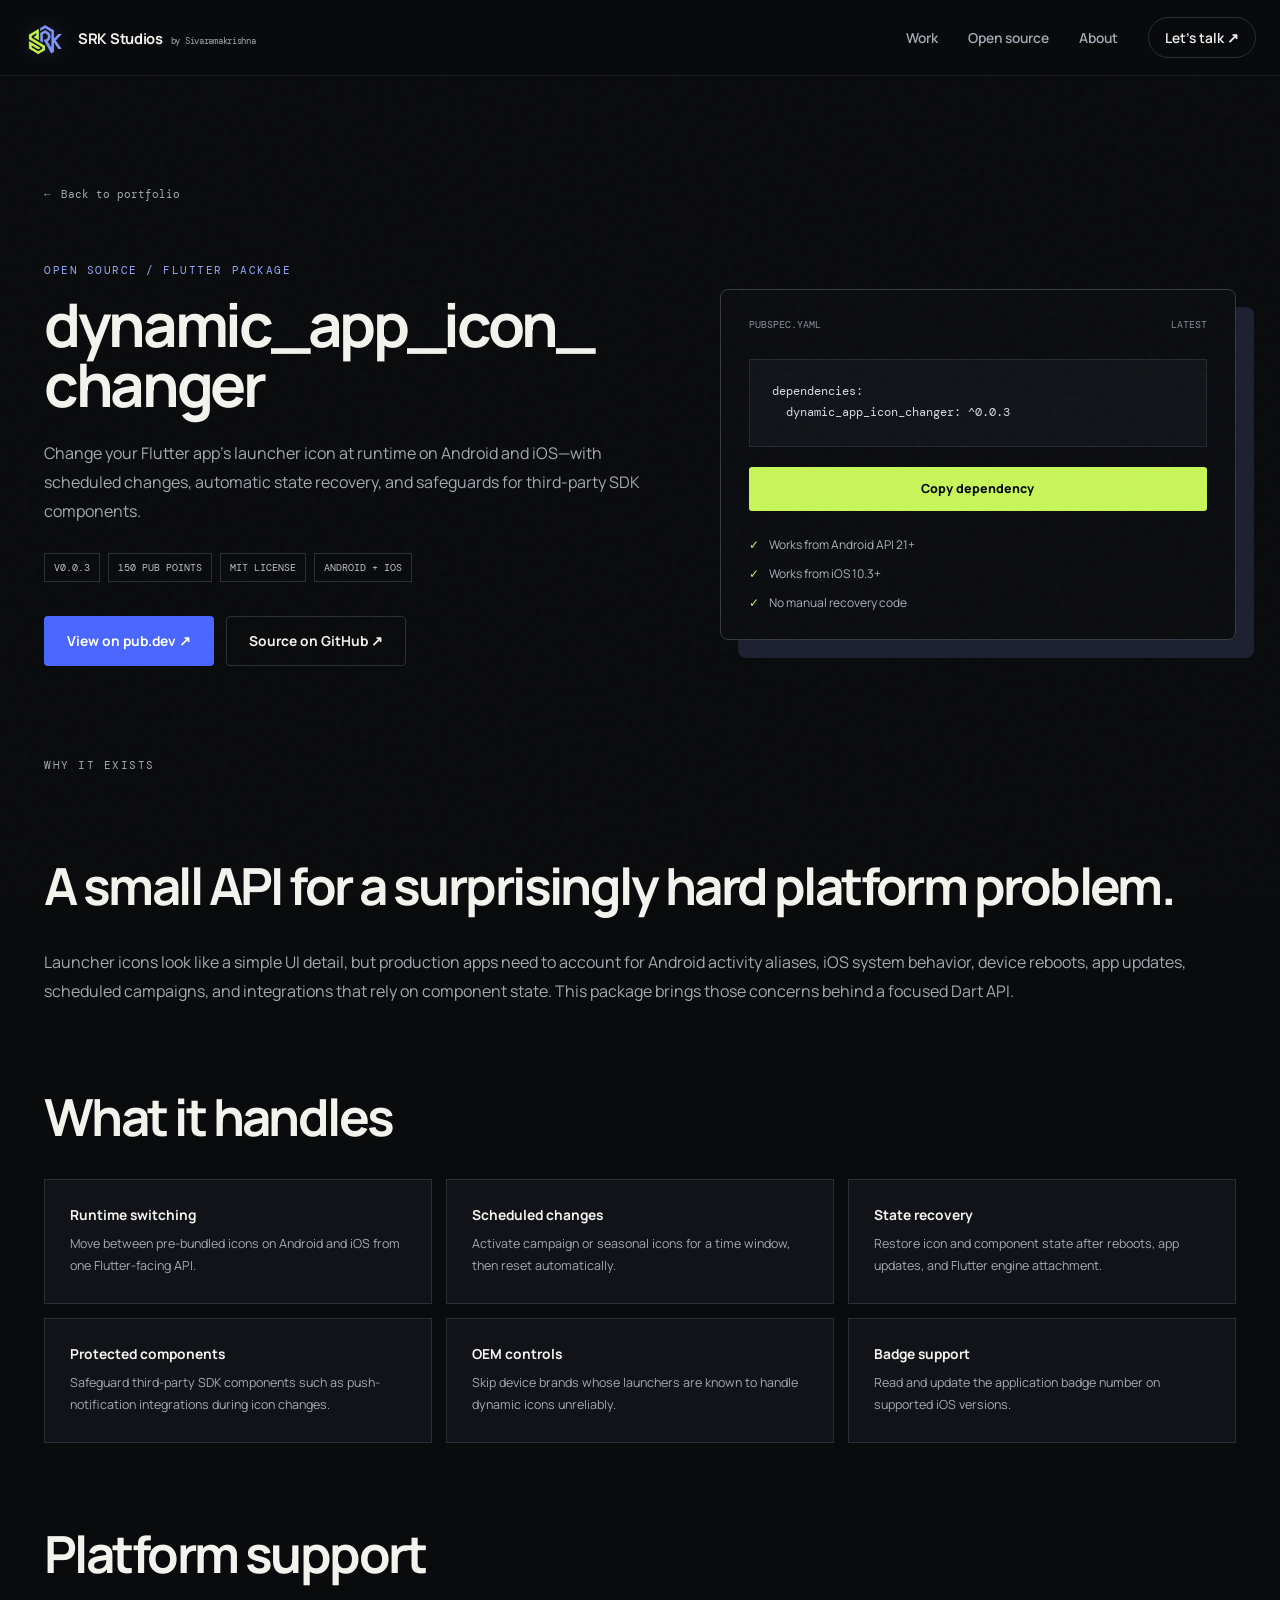
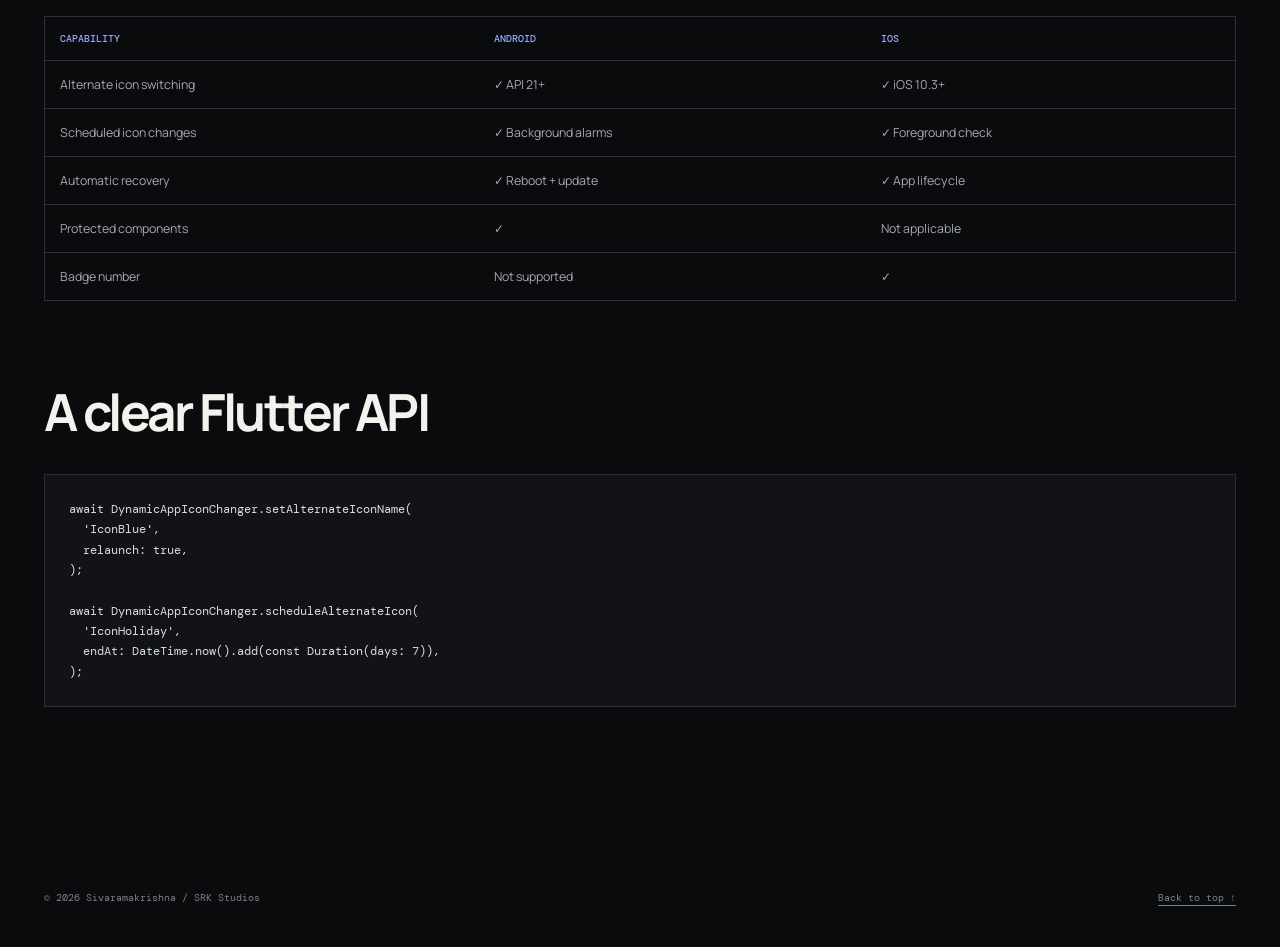
==== commit 63b2b93f: "feat: rebrand SRK Studios logo" ====
--- a/packages/index.html
+++ b/packages/index.html
@@ -8,7 +8,7 @@
   <meta property="og:description" content="Runtime app-icon switching, scheduling, and state recovery for Flutter.">
   <meta property="og:type" content="website">
   <title>dynamic_app_icon_changer — SRK Studios</title>
-  <link rel="icon" type="image/png" href="/logo.png">
+  <link rel="icon" type="image/png" href="/srk-logo-v2.png">
   <link rel="preconnect" href="https://fonts.googleapis.com">
   <link rel="preconnect" href="https://fonts.gstatic.com" crossorigin>
   <link href="https://fonts.googleapis.com/css2?family=DM+Mono:wght@400;500&family=Manrope:wght@400;500;600;700;800&display=swap" rel="stylesheet">
@@ -17,7 +17,7 @@
 <body>
   <a class="skip-link" href="#main">Skip to content</a>
   <header class="site-header">
-    <a class="brand" href="/"><span class="brand-mark">SRK</span><span>SRK Studios <small>by Sivaramakrishna</small></span></a>
+    <a class="brand" href="/"><span class="brand-mark"><img src="/srk-logo-v2.png" alt=""></span><span>SRK Studios <small>by Sivaramakrishna</small></span></a>
     <nav aria-label="Primary navigation"><a href="/#work">Work</a><a href="/#open-source">Open source</a><a href="/#about">About</a><a class="nav-cta" href="mailto:kornisivaramkrishna@gmail.com">Let’s talk ↗</a></nav>
   </header>
 
--- a/styles.css
+++ b/styles.css
@@ -24,7 +24,8 @@
 
 .site-header { height: 76px; width: 100%; padding: 0 max(24px, calc((100vw - var(--max)) / 2)); display: flex; align-items: center; justify-content: space-between; position: fixed; inset: 0 0 auto; z-index: 50; background: rgba(10,11,13,.78); backdrop-filter: blur(18px); border-bottom: 1px solid rgba(255,255,255,.08); }
 .brand { display: flex; align-items: center; gap: 12px; text-decoration: none; font-size: .92rem; font-weight: 700; letter-spacing: -.02em; }
-.brand-mark { display: grid; place-items: center; width: 38px; height: 38px; border-radius: 50%; color: #0a0b0d; background: var(--lime); font: 500 .72rem "DM Mono", monospace; box-shadow: 0 0 0 5px rgba(199,245,90,.1); }
+.brand-mark { display: grid; place-items: center; width: 42px; height: 42px; }
+.brand-mark img { display: block; width: 100%; height: 100%; object-fit: contain; filter: drop-shadow(0 0 10px rgba(152,168,255,.18)); }
 .brand > span:last-child { display: flex; align-items: baseline; gap: 8px; }
 .brand small { color: var(--muted); font: 400 .58rem "DM Mono", monospace; }
 nav { display: flex; align-items: center; gap: 30px; }
